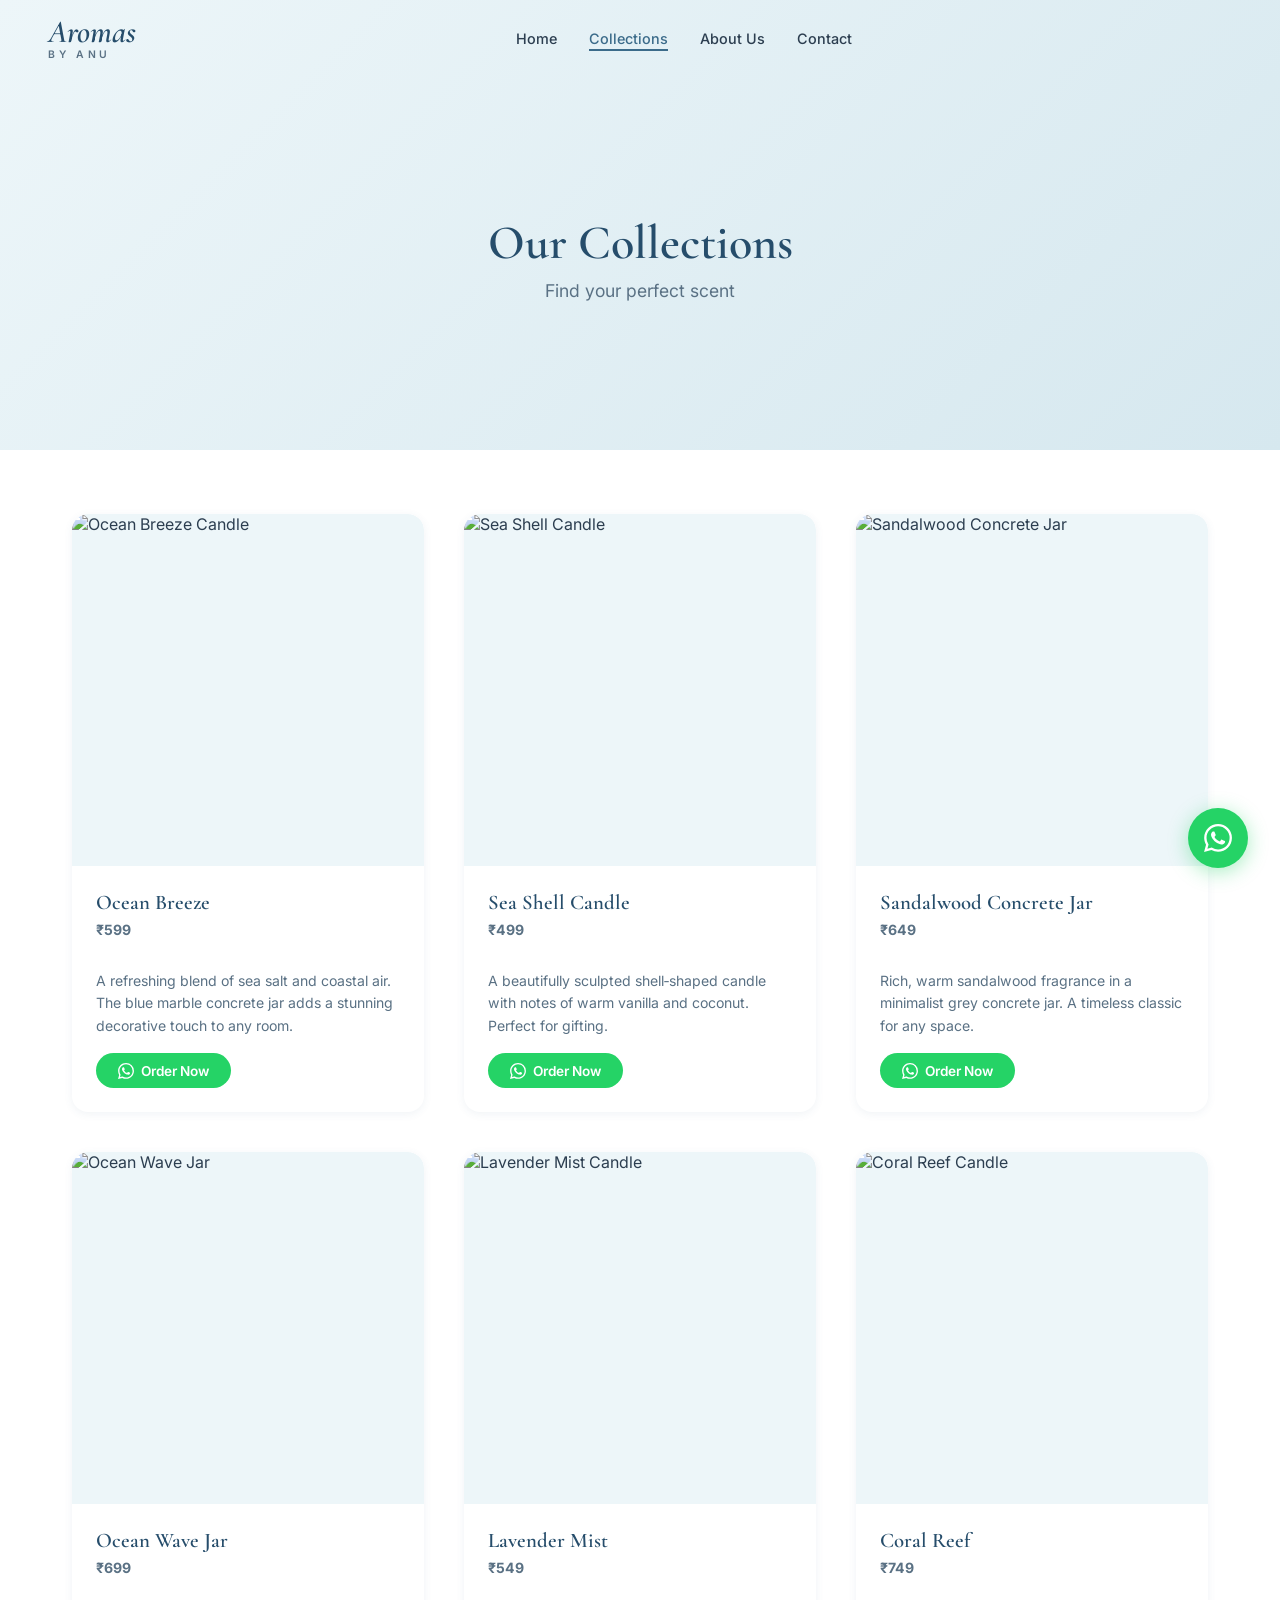
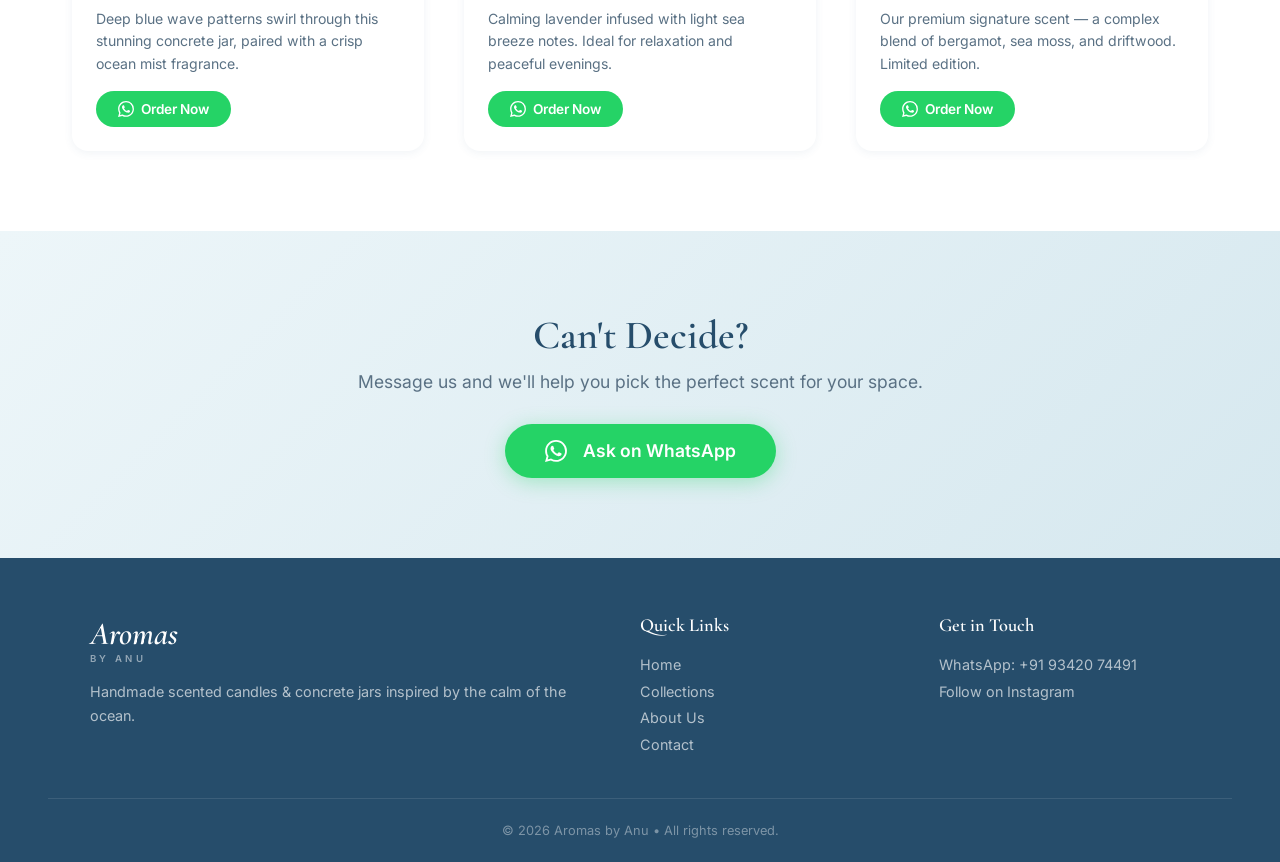
==== collection.html @ ce74790a "Add files via upload" ====
<!DOCTYPE html>
<html lang="en">
<head>
  <meta charset="UTF-8" />
  <meta name="viewport" content="width=device-width, initial-scale=1.0" />
  <title>Collections – Aromas by Anu</title>
  <meta name="description" content="Browse our full collection of handmade ocean-inspired candles. Order via WhatsApp." />
  <link rel="preconnect" href="https://fonts.googleapis.com" />
  <link rel="preconnect" href="https://fonts.gstatic.com" crossorigin />
  <link href="https://fonts.googleapis.com/css2?family=Cormorant+Garamond:ital,wght@0,400;0,600;1,400;1,600&family=Inter:wght@300;400;500;600;700&display=swap" rel="stylesheet" />
  <link rel="stylesheet" href="styles.css" />
</head>
<body>

  <!-- NAVBAR -->
  <header class="navbar" id="navbar">
    <a href="index.html" class="brand">
      <span class="brand-name">Aromas</span>
      <span class="brand-sub">BY ANU</span>
    </a>
    <nav class="nav-links" id="navLinks">
      <a href="index.html">Home</a>
      <a href="collection.html" class="active">Collections</a>
      <a href="about.html">About Us</a>
      <a href="contact.html">Contact</a>
    </nav>
    <div class="nav-icons">
      <button class="hamburger" id="hamburger" aria-label="Menu">
        <span></span><span></span><span></span>
      </button>
    </div>
  </header>

  <!-- PAGE HERO -->
  <section class="page-hero">
    <div class="page-hero-overlay"></div>
    <div class="page-hero-content">
      <h1>Our Collections</h1>
      <p>Find your perfect scent</p>
    </div>
  </section>

  <!-- COLLECTION GRID -->
  <section class="collection-section">
    <div class="collection-grid">

      <!-- Product 1 -->
      <div class="collection-card">
        <div class="product-img-wrap">
          <img src="images/ocean-breeze.png" alt="Ocean Breeze Candle" loading="lazy" />
        </div>
        <div class="collection-card-body">
          <h3>Ocean Breeze</h3>
          <p class="product-price">₹599</p>
          <p>A refreshing blend of sea salt and coastal air. The blue marble concrete jar adds a stunning decorative touch to any room.</p>
          <a href="https://wa.me/919342074491?text=Hi!%20I%27d%20like%20to%20order%20the%20Ocean%20Breeze%20candle%20🌊" target="_blank" rel="noopener" class="btn-order">
            <svg width="16" height="16" viewBox="0 0 24 24" fill="currentColor"><path d="M17.472 14.382c-.297-.149-1.758-.867-2.03-.967-.273-.099-.471-.148-.67.15-.197.297-.767.966-.94 1.164-.173.199-.347.223-.644.075-.297-.15-1.255-.463-2.39-1.475-.883-.788-1.48-1.761-1.653-2.059-.173-.297-.018-.458.13-.606.134-.133.298-.347.446-.52.149-.174.198-.298.298-.497.099-.198.05-.371-.025-.52-.075-.149-.669-1.612-.916-2.207-.242-.579-.487-.5-.669-.51-.173-.008-.371-.01-.57-.01-.198 0-.52.074-.792.372-.272.297-1.04 1.016-1.04 2.479 0 1.462 1.065 2.875 1.213 3.074.149.198 2.096 3.2 5.077 4.487.709.306 1.262.489 1.694.625.712.227 1.36.195 1.871.118.571-.085 1.758-.719 2.006-1.413.248-.694.248-1.289.173-1.413-.074-.124-.272-.198-.57-.347m-5.421 7.403h-.004a9.87 9.87 0 01-5.031-1.378l-.361-.214-3.741.982.998-3.648-.235-.374a9.86 9.86 0 01-1.51-5.26c.001-5.45 4.436-9.884 9.888-9.884 2.64 0 5.122 1.03 6.988 2.898a9.825 9.825 0 012.893 6.994c-.003 5.45-4.437 9.884-9.885 9.884m8.413-18.297A11.815 11.815 0 0012.05 0C5.495 0 .16 5.335.157 11.892c0 2.096.547 4.142 1.588 5.945L.057 24l6.305-1.654a11.882 11.882 0 005.683 1.448h.005c6.554 0 11.89-5.335 11.893-11.893a11.821 11.821 0 00-3.48-8.413z"/></svg>
            Order Now
          </a>
        </div>
      </div>

      <!-- Product 2 -->
      <div class="collection-card">
        <div class="product-img-wrap">
          <img src="images/seashell.png" alt="Sea Shell Candle" loading="lazy" />
        </div>
        <div class="collection-card-body">
          <h3>Sea Shell Candle</h3>
          <p class="product-price">₹499</p>
          <p>A beautifully sculpted shell‑shaped candle with notes of warm vanilla and coconut. Perfect for gifting.</p>
          <a href="https://wa.me/919342074491?text=Hi!%20I%27d%20like%20to%20order%20the%20Sea%20Shell%20Candle%20🐚" target="_blank" rel="noopener" class="btn-order">
            <svg width="16" height="16" viewBox="0 0 24 24" fill="currentColor"><path d="M17.472 14.382c-.297-.149-1.758-.867-2.03-.967-.273-.099-.471-.148-.67.15-.197.297-.767.966-.94 1.164-.173.199-.347.223-.644.075-.297-.15-1.255-.463-2.39-1.475-.883-.788-1.48-1.761-1.653-2.059-.173-.297-.018-.458.13-.606.134-.133.298-.347.446-.52.149-.174.198-.298.298-.497.099-.198.05-.371-.025-.52-.075-.149-.669-1.612-.916-2.207-.242-.579-.487-.5-.669-.51-.173-.008-.371-.01-.57-.01-.198 0-.52.074-.792.372-.272.297-1.04 1.016-1.04 2.479 0 1.462 1.065 2.875 1.213 3.074.149.198 2.096 3.2 5.077 4.487.709.306 1.262.489 1.694.625.712.227 1.36.195 1.871.118.571-.085 1.758-.719 2.006-1.413.248-.694.248-1.289.173-1.413-.074-.124-.272-.198-.57-.347m-5.421 7.403h-.004a9.87 9.87 0 01-5.031-1.378l-.361-.214-3.741.982.998-3.648-.235-.374a9.86 9.86 0 01-1.51-5.26c.001-5.45 4.436-9.884 9.888-9.884 2.64 0 5.122 1.03 6.988 2.898a9.825 9.825 0 012.893 6.994c-.003 5.45-4.437 9.884-9.885 9.884m8.413-18.297A11.815 11.815 0 0012.05 0C5.495 0 .16 5.335.157 11.892c0 2.096.547 4.142 1.588 5.945L.057 24l6.305-1.654a11.882 11.882 0 005.683 1.448h.005c6.554 0 11.89-5.335 11.893-11.893a11.821 11.821 0 00-3.48-8.413z"/></svg>
            Order Now
          </a>
        </div>
      </div>

      <!-- Product 3 -->
      <div class="collection-card">
        <div class="product-img-wrap">
          <img src="images/sandalwood.png" alt="Sandalwood Concrete Jar" loading="lazy" />
        </div>
        <div class="collection-card-body">
          <h3>Sandalwood Concrete Jar</h3>
          <p class="product-price">₹649</p>
          <p>Rich, warm sandalwood fragrance in a minimalist grey concrete jar. A timeless classic for any space.</p>
          <a href="https://wa.me/919342074491?text=Hi!%20I%27d%20like%20to%20order%20the%20Sandalwood%20Concrete%20Jar%20🪵" target="_blank" rel="noopener" class="btn-order">
            <svg width="16" height="16" viewBox="0 0 24 24" fill="currentColor"><path d="M17.472 14.382c-.297-.149-1.758-.867-2.03-.967-.273-.099-.471-.148-.67.15-.197.297-.767.966-.94 1.164-.173.199-.347.223-.644.075-.297-.15-1.255-.463-2.39-1.475-.883-.788-1.48-1.761-1.653-2.059-.173-.297-.018-.458.13-.606.134-.133.298-.347.446-.52.149-.174.198-.298.298-.497.099-.198.05-.371-.025-.52-.075-.149-.669-1.612-.916-2.207-.242-.579-.487-.5-.669-.51-.173-.008-.371-.01-.57-.01-.198 0-.52.074-.792.372-.272.297-1.04 1.016-1.04 2.479 0 1.462 1.065 2.875 1.213 3.074.149.198 2.096 3.2 5.077 4.487.709.306 1.262.489 1.694.625.712.227 1.36.195 1.871.118.571-.085 1.758-.719 2.006-1.413.248-.694.248-1.289.173-1.413-.074-.124-.272-.198-.57-.347m-5.421 7.403h-.004a9.87 9.87 0 01-5.031-1.378l-.361-.214-3.741.982.998-3.648-.235-.374a9.86 9.86 0 01-1.51-5.26c.001-5.45 4.436-9.884 9.888-9.884 2.64 0 5.122 1.03 6.988 2.898a9.825 9.825 0 012.893 6.994c-.003 5.45-4.437 9.884-9.885 9.884m8.413-18.297A11.815 11.815 0 0012.05 0C5.495 0 .16 5.335.157 11.892c0 2.096.547 4.142 1.588 5.945L.057 24l6.305-1.654a11.882 11.882 0 005.683 1.448h.005c6.554 0 11.89-5.335 11.893-11.893a11.821 11.821 0 00-3.48-8.413z"/></svg>
            Order Now
          </a>
        </div>
      </div>

      <!-- Product 4 -->
      <div class="collection-card">
        <div class="product-img-wrap">
          <img src="images/ocean-wave.png" alt="Ocean Wave Jar" loading="lazy" />
        </div>
        <div class="collection-card-body">
          <h3>Ocean Wave Jar</h3>
          <p class="product-price">₹699</p>
          <p>Deep blue wave patterns swirl through this stunning concrete jar, paired with a crisp ocean mist fragrance.</p>
          <a href="https://wa.me/919342074491?text=Hi!%20I%27d%20like%20to%20order%20the%20Ocean%20Wave%20Jar%20🌀" target="_blank" rel="noopener" class="btn-order">
            <svg width="16" height="16" viewBox="0 0 24 24" fill="currentColor"><path d="M17.472 14.382c-.297-.149-1.758-.867-2.03-.967-.273-.099-.471-.148-.67.15-.197.297-.767.966-.94 1.164-.173.199-.347.223-.644.075-.297-.15-1.255-.463-2.39-1.475-.883-.788-1.48-1.761-1.653-2.059-.173-.297-.018-.458.13-.606.134-.133.298-.347.446-.52.149-.174.198-.298.298-.497.099-.198.05-.371-.025-.52-.075-.149-.669-1.612-.916-2.207-.242-.579-.487-.5-.669-.51-.173-.008-.371-.01-.57-.01-.198 0-.52.074-.792.372-.272.297-1.04 1.016-1.04 2.479 0 1.462 1.065 2.875 1.213 3.074.149.198 2.096 3.2 5.077 4.487.709.306 1.262.489 1.694.625.712.227 1.36.195 1.871.118.571-.085 1.758-.719 2.006-1.413.248-.694.248-1.289.173-1.413-.074-.124-.272-.198-.57-.347m-5.421 7.403h-.004a9.87 9.87 0 01-5.031-1.378l-.361-.214-3.741.982.998-3.648-.235-.374a9.86 9.86 0 01-1.51-5.26c.001-5.45 4.436-9.884 9.888-9.884 2.64 0 5.122 1.03 6.988 2.898a9.825 9.825 0 012.893 6.994c-.003 5.45-4.437 9.884-9.885 9.884m8.413-18.297A11.815 11.815 0 0012.05 0C5.495 0 .16 5.335.157 11.892c0 2.096.547 4.142 1.588 5.945L.057 24l6.305-1.654a11.882 11.882 0 005.683 1.448h.005c6.554 0 11.89-5.335 11.893-11.893a11.821 11.821 0 00-3.48-8.413z"/></svg>
            Order Now
          </a>
        </div>
      </div>

      <!-- Product 5 — Lavender Mist -->
      <div class="collection-card">
        <div class="product-img-wrap">
          <img src="images/ocean-breeze.png" alt="Lavender Mist Candle" loading="lazy" />
        </div>
        <div class="collection-card-body">
          <h3>Lavender Mist</h3>
          <p class="product-price">₹549</p>
          <p>Calming lavender infused with light sea breeze notes. Ideal for relaxation and peaceful evenings.</p>
          <a href="https://wa.me/919342074491?text=Hi!%20I%27d%20like%20to%20order%20the%20Lavender%20Mist%20candle%20💜" target="_blank" rel="noopener" class="btn-order">
            <svg width="16" height="16" viewBox="0 0 24 24" fill="currentColor"><path d="M17.472 14.382c-.297-.149-1.758-.867-2.03-.967-.273-.099-.471-.148-.67.15-.197.297-.767.966-.94 1.164-.173.199-.347.223-.644.075-.297-.15-1.255-.463-2.39-1.475-.883-.788-1.48-1.761-1.653-2.059-.173-.297-.018-.458.13-.606.134-.133.298-.347.446-.52.149-.174.198-.298.298-.497.099-.198.05-.371-.025-.52-.075-.149-.669-1.612-.916-2.207-.242-.579-.487-.5-.669-.51-.173-.008-.371-.01-.57-.01-.198 0-.52.074-.792.372-.272.297-1.04 1.016-1.04 2.479 0 1.462 1.065 2.875 1.213 3.074.149.198 2.096 3.2 5.077 4.487.709.306 1.262.489 1.694.625.712.227 1.36.195 1.871.118.571-.085 1.758-.719 2.006-1.413.248-.694.248-1.289.173-1.413-.074-.124-.272-.198-.57-.347m-5.421 7.403h-.004a9.87 9.87 0 01-5.031-1.378l-.361-.214-3.741.982.998-3.648-.235-.374a9.86 9.86 0 01-1.51-5.26c.001-5.45 4.436-9.884 9.888-9.884 2.64 0 5.122 1.03 6.988 2.898a9.825 9.825 0 012.893 6.994c-.003 5.45-4.437 9.884-9.885 9.884m8.413-18.297A11.815 11.815 0 0012.05 0C5.495 0 .16 5.335.157 11.892c0 2.096.547 4.142 1.588 5.945L.057 24l6.305-1.654a11.882 11.882 0 005.683 1.448h.005c6.554 0 11.89-5.335 11.893-11.893a11.821 11.821 0 00-3.48-8.413z"/></svg>
            Order Now
          </a>
        </div>
      </div>

      <!-- Product 6 — Coral Reef -->
      <div class="collection-card">
        <div class="product-img-wrap">
          <img src="images/ocean-wave.png" alt="Coral Reef Candle" loading="lazy" />
        </div>
        <div class="collection-card-body">
          <h3>Coral Reef</h3>
          <p class="product-price">₹749</p>
          <p>Our premium signature scent — a complex blend of bergamot, sea moss, and driftwood. Limited edition.</p>
          <a href="https://wa.me/919342074491?text=Hi!%20I%27d%20like%20to%20order%20the%20Coral%20Reef%20candle%20🪸" target="_blank" rel="noopener" class="btn-order">
            <svg width="16" height="16" viewBox="0 0 24 24" fill="currentColor"><path d="M17.472 14.382c-.297-.149-1.758-.867-2.03-.967-.273-.099-.471-.148-.67.15-.197.297-.767.966-.94 1.164-.173.199-.347.223-.644.075-.297-.15-1.255-.463-2.39-1.475-.883-.788-1.48-1.761-1.653-2.059-.173-.297-.018-.458.13-.606.134-.133.298-.347.446-.52.149-.174.198-.298.298-.497.099-.198.05-.371-.025-.52-.075-.149-.669-1.612-.916-2.207-.242-.579-.487-.5-.669-.51-.173-.008-.371-.01-.57-.01-.198 0-.52.074-.792.372-.272.297-1.04 1.016-1.04 2.479 0 1.462 1.065 2.875 1.213 3.074.149.198 2.096 3.2 5.077 4.487.709.306 1.262.489 1.694.625.712.227 1.36.195 1.871.118.571-.085 1.758-.719 2.006-1.413.248-.694.248-1.289.173-1.413-.074-.124-.272-.198-.57-.347m-5.421 7.403h-.004a9.87 9.87 0 01-5.031-1.378l-.361-.214-3.741.982.998-3.648-.235-.374a9.86 9.86 0 01-1.51-5.26c.001-5.45 4.436-9.884 9.888-9.884 2.64 0 5.122 1.03 6.988 2.898a9.825 9.825 0 012.893 6.994c-.003 5.45-4.437 9.884-9.885 9.884m8.413-18.297A11.815 11.815 0 0012.05 0C5.495 0 .16 5.335.157 11.892c0 2.096.547 4.142 1.588 5.945L.057 24l6.305-1.654a11.882 11.882 0 005.683 1.448h.005c6.554 0 11.89-5.335 11.893-11.893a11.821 11.821 0 00-3.48-8.413z"/></svg>
            Order Now
          </a>
        </div>
      </div>

    </div>
  </section>

  <!-- CTA -->
  <section class="cta-banner">
    <div class="cta-content">
      <h2>Can't Decide?</h2>
      <p>Message us and we'll help you pick the perfect scent for your space.</p>
      <a href="https://wa.me/919342074491?text=Hi%20Anu!%20Can%20you%20help%20me%20pick%20a%20candle?" target="_blank" rel="noopener" class="btn btn-whatsapp">
        <svg width="22" height="22" viewBox="0 0 24 24" fill="currentColor"><path d="M17.472 14.382c-.297-.149-1.758-.867-2.03-.967-.273-.099-.471-.148-.67.15-.197.297-.767.966-.94 1.164-.173.199-.347.223-.644.075-.297-.15-1.255-.463-2.39-1.475-.883-.788-1.48-1.761-1.653-2.059-.173-.297-.018-.458.13-.606.134-.133.298-.347.446-.52.149-.174.198-.298.298-.497.099-.198.05-.371-.025-.52-.075-.149-.669-1.612-.916-2.207-.242-.579-.487-.5-.669-.51-.173-.008-.371-.01-.57-.01-.198 0-.52.074-.792.372-.272.297-1.04 1.016-1.04 2.479 0 1.462 1.065 2.875 1.213 3.074.149.198 2.096 3.2 5.077 4.487.709.306 1.262.489 1.694.625.712.227 1.36.195 1.871.118.571-.085 1.758-.719 2.006-1.413.248-.694.248-1.289.173-1.413-.074-.124-.272-.198-.57-.347m-5.421 7.403h-.004a9.87 9.87 0 01-5.031-1.378l-.361-.214-3.741.982.998-3.648-.235-.374a9.86 9.86 0 01-1.51-5.26c.001-5.45 4.436-9.884 9.888-9.884 2.64 0 5.122 1.03 6.988 2.898a9.825 9.825 0 012.893 6.994c-.003 5.45-4.437 9.884-9.885 9.884m8.413-18.297A11.815 11.815 0 0012.05 0C5.495 0 .16 5.335.157 11.892c0 2.096.547 4.142 1.588 5.945L.057 24l6.305-1.654a11.882 11.882 0 005.683 1.448h.005c6.554 0 11.89-5.335 11.893-11.893a11.821 11.821 0 00-3.48-8.413z"/></svg>
        &nbsp; Ask on WhatsApp
      </a>
    </div>
  </section>

  <!-- FOOTER -->
  <footer class="site-footer">
    <div class="footer-grid">
      <div class="footer-col">
        <span class="footer-brand">Aromas</span>
        <span class="footer-brand-sub">BY ANU</span>
        <p class="footer-about">Handmade scented candles & concrete jars inspired by the calm of the ocean.</p>
      </div>
      <div class="footer-col">
        <h4>Quick Links</h4>
        <a href="index.html">Home</a>
        <a href="collection.html">Collections</a>
        <a href="about.html">About Us</a>
        <a href="contact.html">Contact</a>
      </div>
      <div class="footer-col">
        <h4>Get in Touch</h4>
        <a href="https://wa.me/919342074491" target="_blank" rel="noopener">WhatsApp: +91 93420 74491</a>
        <a href="https://instagram.com/" target="_blank" rel="noopener">Follow on Instagram</a>
      </div>
    </div>
    <div class="footer-bottom">
      <p>© 2026 Aromas by Anu • All rights reserved.</p>
    </div>
  </footer>

  <!-- Floating WhatsApp -->
  <a href="https://wa.me/919342074491?text=Hi%20Anu!" target="_blank" rel="noopener" class="fab-whatsapp" aria-label="WhatsApp">
    <svg width="28" height="28" viewBox="0 0 24 24" fill="#fff"><path d="M17.472 14.382c-.297-.149-1.758-.867-2.03-.967-.273-.099-.471-.148-.67.15-.197.297-.767.966-.94 1.164-.173.199-.347.223-.644.075-.297-.15-1.255-.463-2.39-1.475-.883-.788-1.48-1.761-1.653-2.059-.173-.297-.018-.458.13-.606.134-.133.298-.347.446-.52.149-.174.198-.298.298-.497.099-.198.05-.371-.025-.52-.075-.149-.669-1.612-.916-2.207-.242-.579-.487-.5-.669-.51-.173-.008-.371-.01-.57-.01-.198 0-.52.074-.792.372-.272.297-1.04 1.016-1.04 2.479 0 1.462 1.065 2.875 1.213 3.074.149.198 2.096 3.2 5.077 4.487.709.306 1.262.489 1.694.625.712.227 1.36.195 1.871.118.571-.085 1.758-.719 2.006-1.413.248-.694.248-1.289.173-1.413-.074-.124-.272-.198-.57-.347m-5.421 7.403h-.004a9.87 9.87 0 01-5.031-1.378l-.361-.214-3.741.982.998-3.648-.235-.374a9.86 9.86 0 01-1.51-5.26c.001-5.45 4.436-9.884 9.888-9.884 2.64 0 5.122 1.03 6.988 2.898a9.825 9.825 0 012.893 6.994c-.003 5.45-4.437 9.884-9.885 9.884m8.413-18.297A11.815 11.815 0 0012.05 0C5.495 0 .16 5.335.157 11.892c0 2.096.547 4.142 1.588 5.945L.057 24l6.305-1.654a11.882 11.882 0 005.683 1.448h.005c6.554 0 11.89-5.335 11.893-11.893a11.821 11.821 0 00-3.48-8.413z"/></svg>
  </a>

  <script src="script.js"></script>
</body>
</html>
---- styles.css ----
/* ============================================================
   Aromas by Anu – Ocean Theme Design System
   ============================================================ */

/* ---------- Google Fonts ---------- */
@import url('https://fonts.googleapis.com/css2?family=Cormorant+Garamond:ital,wght@0,400;0,600;1,400;1,600&family=Inter:wght@300;400;500;600;700&display=swap');

/* ---------- Design Tokens ---------- */
:root {
  --color-primary: #3b6b8a;
  --color-primary-dark: #264d6b;
  --color-accent: #83c5be;
  --color-sand: #edf6f9;
  --color-sand-dark: #d6e8ef;
  --color-text: #2c3e50;
  --color-text-light: #5a7184;
  --color-white: #ffffff;
  --color-whatsapp: #25D366;
  --color-whatsapp-hover: #1ebe5d;
  --glass-bg: rgba(255, 255, 255, 0.75);
  --glass-border: rgba(255, 255, 255, 0.4);
  --shadow-sm: 0 2px 8px rgba(59, 107, 138, 0.08);
  --shadow-md: 0 8px 32px rgba(59, 107, 138, 0.12);
  --shadow-lg: 0 16px 48px rgba(59, 107, 138, 0.18);
  --font-heading: 'Cormorant Garamond', Georgia, serif;
  --font-body: 'Inter', -apple-system, sans-serif;
  --radius: 16px;
  --radius-sm: 10px;
  --transition: 0.35s cubic-bezier(0.4, 0, 0.2, 1);
}

/* ---------- Reset ---------- */
*, *::before, *::after {
  margin: 0;
  padding: 0;
  box-sizing: border-box;
}

html {
  scroll-behavior: smooth;
  font-size: 16px;
}

body {
  font-family: var(--font-body);
  color: var(--color-text);
  background: var(--color-white);
  overflow-x: hidden;
  -webkit-font-smoothing: antialiased;
}

img {
  max-width: 100%;
  display: block;
}

a {
  text-decoration: none;
  color: inherit;
}

/* ---------- Utility ---------- */
.section-title {
  font-family: var(--font-heading);
  font-size: 2.4rem;
  font-weight: 600;
  text-align: center;
  color: var(--color-primary-dark);
  margin-bottom: 0.25rem;
}

.section-title.light {
  color: var(--color-white);
}

.section-wave {
  text-align: center;
  margin-bottom: 2.5rem;
}

/* ---------- Buttons ---------- */
.btn {
  display: inline-flex;
  align-items: center;
  justify-content: center;
  gap: 0.5rem;
  padding: 0.9rem 2rem;
  font-family: var(--font-body);
  font-size: 1rem;
  font-weight: 600;
  border: none;
  border-radius: 50px;
  cursor: pointer;
  transition: var(--transition);
  text-decoration: none;
}

.btn-primary {
  background: var(--color-primary);
  color: var(--color-white);
  box-shadow: var(--shadow-sm);
}

.btn-primary:hover {
  background: var(--color-primary-dark);
  transform: translateY(-2px);
  box-shadow: var(--shadow-md);
}

.btn-whatsapp {
  background: var(--color-whatsapp);
  color: var(--color-white);
  font-size: 1.1rem;
  padding: 1rem 2.5rem;
  box-shadow: 0 4px 20px rgba(37, 211, 102, 0.35);
}

.btn-whatsapp:hover {
  background: var(--color-whatsapp-hover);
  transform: translateY(-3px) scale(1.02);
  box-shadow: 0 8px 30px rgba(37, 211, 102, 0.45);
}

/* ============================================================
   NAVBAR
   ============================================================ */
.navbar {
  position: fixed;
  top: 0;
  left: 0;
  width: 100%;
  z-index: 1000;
  display: flex;
  align-items: center;
  justify-content: space-between;
  padding: 1rem 3rem;
  transition: background 0.4s ease, box-shadow 0.4s ease;
}

.navbar.scrolled {
  background: rgba(255, 255, 255, 0.92);
  backdrop-filter: blur(12px);
  box-shadow: var(--shadow-sm);
}

.brand {
  display: flex;
  flex-direction: column;
  line-height: 1;
}

.brand-name {
  font-family: var(--font-heading);
  font-size: 2rem;
  font-style: italic;
  font-weight: 600;
  color: var(--color-primary-dark);
}

.brand-sub {
  font-family: var(--font-body);
  font-size: 0.65rem;
  letter-spacing: 0.35em;
  font-weight: 600;
  color: var(--color-text-light);
  margin-top: 2px;
}

.nav-links {
  display: flex;
  gap: 2rem;
}

.nav-links a {
  font-size: 0.9rem;
  font-weight: 500;
  color: var(--color-text);
  position: relative;
  transition: color var(--transition);
}

.nav-links a::after {
  content: '';
  position: absolute;
  bottom: -4px;
  left: 0;
  width: 0;
  height: 2px;
  background: var(--color-primary);
  transition: width var(--transition);
}

.nav-links a:hover,
.nav-links a.active {
  color: var(--color-primary);
}

.nav-links a:hover::after,
.nav-links a.active::after {
  width: 100%;
}

.nav-icons {
  display: flex;
  align-items: center;
  gap: 1rem;
}

.nav-icon {
  color: var(--color-text);
  transition: color var(--transition);
}

.nav-icon:hover {
  color: var(--color-whatsapp);
}

/* Hamburger */
.hamburger {
  display: none;
  flex-direction: column;
  gap: 5px;
  background: none;
  border: none;
  cursor: pointer;
  padding: 4px;
}

.hamburger span {
  display: block;
  width: 24px;
  height: 2px;
  background: var(--color-text);
  border-radius: 2px;
  transition: var(--transition);
}

/* ============================================================
   HERO
   ============================================================ */
.hero {
  position: relative;
  width: 100%;
  min-height: 100vh;
  display: flex;
  align-items: center;
  overflow: hidden;
}

.hero-bg {
  position: absolute;
  inset: 0;
  z-index: 0;
}

.hero-bg-img {
  width: 100%;
  height: 100%;
  object-fit: cover;
  object-position: center;
}

.hero-overlay {
  position: absolute;
  inset: 0;
  background: linear-gradient(
    135deg,
    rgba(237, 246, 249, 0.75) 0%,
    rgba(237, 246, 249, 0.4) 50%,
    rgba(255, 255, 255, 0.1) 100%
  );
}

.hero-content {
  position: relative;
  z-index: 2;
  padding: 6rem 3rem 4rem 5rem;
  max-width: 600px;
  animation: heroFadeIn 1.2s ease-out;
}

.hero-title {
  display: flex;
  flex-direction: column;
  margin-bottom: 1.25rem;
}

.hero-script {
  font-family: var(--font-heading);
  font-style: italic;
  font-weight: 400;
  font-size: 3.8rem;
  color: var(--color-primary);
  line-height: 1.1;
}

.hero-bold {
  font-family: var(--font-heading);
  font-weight: 600;
  font-size: 3rem;
  color: var(--color-primary-dark);
  line-height: 1.2;
}

.hero-subtitle {
  font-size: 1.05rem;
  color: var(--color-text-light);
  line-height: 1.7;
  margin-bottom: 2rem;
}

/* Wave Divider */
.wave-divider {
  position: absolute;
  bottom: 0;
  left: 0;
  width: 100%;
  line-height: 0;
  z-index: 3;
}

.wave-divider svg {
  width: 100%;
  height: 80px;
}

/* ============================================================
   FEATURES
   ============================================================ */
.features {
  padding: 5rem 2rem 4rem;
  background: var(--color-white);
}

.features-grid {
  display: grid;
  grid-template-columns: repeat(4, 1fr);
  gap: 2rem;
  max-width: 1100px;
  margin: 0 auto;
}

.feature-card {
  text-align: center;
  padding: 2rem 1.5rem;
  border-radius: var(--radius);
  transition: var(--transition);
  opacity: 0;
  transform: translateY(30px);
}

.feature-card.visible {
  opacity: 1;
  transform: translateY(0);
}

.feature-card:hover {
  background: var(--color-sand);
  box-shadow: var(--shadow-sm);
  transform: translateY(-4px);
}

.feature-icon {
  margin-bottom: 1rem;
  display: flex;
  justify-content: center;
}

.feature-icon svg:first-child {
  display: none;
}

.feature-card h3 {
  font-family: var(--font-heading);
  font-size: 1.3rem;
  font-weight: 600;
  color: var(--color-primary-dark);
  margin-bottom: 0.5rem;
}

.feature-card p {
  font-size: 0.9rem;
  color: var(--color-text-light);
  line-height: 1.5;
}

/* ============================================================
   BESTSELLERS
   ============================================================ */
.bestsellers {
  padding: 4rem 2rem 5rem;
  background: var(--color-white);
}

.products-grid {
  display: grid;
  grid-template-columns: repeat(4, 1fr);
  gap: 2rem;
  max-width: 1100px;
  margin: 0 auto;
}

.product-card {
  background: var(--color-white);
  border-radius: var(--radius);
  overflow: hidden;
  box-shadow: var(--shadow-sm);
  transition: var(--transition);
  text-align: center;
  display: block;
  opacity: 0;
  transform: translateY(30px);
}

.product-card.visible {
  opacity: 1;
  transform: translateY(0);
}

.product-card:hover {
  transform: translateY(-8px);
  box-shadow: var(--shadow-lg);
}

.product-img-wrap {
  width: 100%;
  aspect-ratio: 1;
  overflow: hidden;
  background: var(--color-sand);
  border-radius: var(--radius) var(--radius) 0 0;
}

.product-img-wrap img {
  width: 100%;
  height: 100%;
  object-fit: cover;
  transition: transform 0.5s ease;
}

.product-card:hover .product-img-wrap img {
  transform: scale(1.08);
}

.product-card h3 {
  font-family: var(--font-heading);
  font-size: 1.15rem;
  font-weight: 600;
  color: var(--color-primary-dark);
  padding: 1rem 0.75rem 0.25rem;
}

.product-price {
  font-size: 1rem;
  font-weight: 700;
  color: var(--color-primary);
  padding-bottom: 1.25rem;
}

/* ============================================================
   WHY CHOOSE US
   ============================================================ */
.why-us {
  position: relative;
  background: linear-gradient(135deg, var(--color-primary) 0%, var(--color-primary-dark) 100%);
  padding: 0;
}

.wave-top svg,
.wave-bottom svg {
  width: 100%;
  height: 80px;
}

.wave-top {
  position: relative;
  line-height: 0;
}

.wave-bottom {
  position: relative;
  line-height: 0;
}

.why-us-inner {
  padding: 2rem 2rem 3rem;
}

.light-wave svg path {
  stroke: rgba(255, 255, 255, 0.5);
}

.why-grid {
  display: grid;
  grid-template-columns: repeat(3, 1fr);
  gap: 2rem;
  max-width: 1000px;
  margin: 0 auto;
}

.why-card {
  background: rgba(255, 255, 255, 0.1);
  backdrop-filter: blur(8px);
  border: 1px solid rgba(255, 255, 255, 0.15);
  border-radius: var(--radius);
  padding: 2rem;
  text-align: center;
  transition: var(--transition);
}

.why-card:hover {
  background: rgba(255, 255, 255, 0.18);
  transform: translateY(-4px);
}

.why-number {
  font-family: var(--font-heading);
  font-size: 2.5rem;
  font-weight: 600;
  color: rgba(255, 255, 255, 0.25);
  margin-bottom: 0.5rem;
}

.why-card h3 {
  font-family: var(--font-heading);
  font-size: 1.2rem;
  font-weight: 600;
  color: var(--color-white);
  margin-bottom: 0.75rem;
}

.why-card p {
  font-size: 0.9rem;
  color: rgba(255, 255, 255, 0.8);
  line-height: 1.6;
}

/* ============================================================
   TESTIMONIALS
   ============================================================ */
.testimonials {
  padding: 4rem 2rem 5rem;
  background: var(--color-white);
}

.testimonials-grid {
  display: grid;
  grid-template-columns: repeat(3, 1fr);
  gap: 2rem;
  max-width: 1050px;
  margin: 0 auto;
}

.testimonial-card {
  background: var(--color-sand);
  border-radius: var(--radius);
  padding: 2rem;
  text-align: center;
  transition: var(--transition);
  opacity: 0;
  transform: translateY(30px);
}

.testimonial-card.visible {
  opacity: 1;
  transform: translateY(0);
}

.testimonial-card:hover {
  box-shadow: var(--shadow-md);
  transform: translateY(-4px);
}

.stars {
  color: #f0a500;
  font-size: 1.2rem;
  margin-bottom: 1rem;
  letter-spacing: 2px;
}

.testimonial-card p {
  font-size: 0.95rem;
  color: var(--color-text-light);
  line-height: 1.7;
  font-style: italic;
  margin-bottom: 1rem;
}

.reviewer {
  font-weight: 600;
  color: var(--color-primary-dark);
  font-size: 0.9rem;
}

/* ============================================================
   HOME CONTACT (Send a Message)
   ============================================================ */
.home-contact {
  padding: 4rem 2rem 5rem;
  background: var(--color-sand);
}

.home-contact-inner {
  max-width: 520px;
  margin: 0 auto;
}

.home-contact-card {
  background: var(--color-white);
  border-radius: var(--radius);
  padding: 2.5rem 2rem;
  box-shadow: var(--shadow-md);
  border: 1px solid var(--glass-border);
}

.home-contact-header {
  text-align: center;
  margin-bottom: 2rem;
}

.home-contact-header .section-title {
  margin-bottom: 0.5rem;
}

.home-contact-subtitle {
  font-size: 1rem;
  color: var(--color-text-light);
  line-height: 1.6;
}

.home-contact-form .form-group {
  margin-bottom: 1.25rem;
}

.home-contact-form .form-group label {
  display: block;
  font-size: 0.85rem;
  font-weight: 600;
  color: var(--color-text);
  margin-bottom: 0.4rem;
}

.home-contact-form .form-group input,
.home-contact-form .form-group textarea {
  width: 100%;
  padding: 0.75rem 1rem;
  border: 1px solid var(--color-sand-dark);
  border-radius: var(--radius-sm);
  font-family: var(--font-body);
  font-size: 0.95rem;
  background: var(--color-white);
  transition: border var(--transition);
  outline: none;
}

.home-contact-form .form-group input:focus,
.home-contact-form .form-group textarea:focus {
  border-color: var(--color-primary);
}

.home-contact-form .form-group textarea {
  resize: vertical;
  min-height: 120px;
}

.btn-send-wa {
  display: inline-flex;
  align-items: center;
  justify-content: center;
  gap: 0.5rem;
  background: var(--color-primary);
  color: var(--color-white);
  font-size: 1rem;
  font-weight: 600;
  padding: 0.85rem 2.2rem;
  border: none;
  border-radius: 50px;
  cursor: pointer;
  transition: var(--transition);
  margin-top: 0.5rem;
}

.btn-send-wa:hover {
  background: var(--color-primary-dark);
  transform: translateY(-2px);
  box-shadow: var(--shadow-md);
}

.btn-send-wa svg {
  flex-shrink: 0;
}

/* ============================================================
   CTA BANNER
   ============================================================ */
.cta-banner {
  background: linear-gradient(135deg, var(--color-sand) 0%, var(--color-sand-dark) 100%);
  padding: 5rem 2rem;
  text-align: center;
}

.cta-content h2 {
  font-family: var(--font-heading);
  font-size: 2.5rem;
  font-weight: 600;
  color: var(--color-primary-dark);
  margin-bottom: 0.75rem;
}

.cta-content p {
  font-size: 1.1rem;
  color: var(--color-text-light);
  margin-bottom: 2rem;
}

/* ============================================================
   FOOTER
   ============================================================ */
.site-footer {
  background: var(--color-primary-dark);
  color: rgba(255, 255, 255, 0.85);
  padding: 3.5rem 3rem 1.5rem;
}

.footer-grid {
  display: grid;
  grid-template-columns: 2fr 1fr 1fr;
  gap: 3rem;
  max-width: 1100px;
  margin: 0 auto 2.5rem;
}

.footer-brand {
  font-family: var(--font-heading);
  font-size: 2rem;
  font-style: italic;
  font-weight: 600;
  color: var(--color-white);
  display: block;
}

.footer-brand-sub {
  font-size: 0.6rem;
  letter-spacing: 0.35em;
  font-weight: 600;
  color: rgba(255, 255, 255, 0.5);
  display: block;
  margin-bottom: 1rem;
}

.footer-about {
  font-size: 0.9rem;
  line-height: 1.7;
  color: rgba(255, 255, 255, 0.65);
}

.footer-col h4 {
  font-family: var(--font-heading);
  font-size: 1.15rem;
  font-weight: 600;
  color: var(--color-white);
  margin-bottom: 1rem;
}

.footer-col a {
  display: block;
  font-size: 0.9rem;
  color: rgba(255, 255, 255, 0.65);
  padding: 0.3rem 0;
  transition: color var(--transition);
}

.footer-col a:hover {
  color: var(--color-accent);
}

.footer-bottom {
  border-top: 1px solid rgba(255, 255, 255, 0.1);
  padding-top: 1.5rem;
  text-align: center;
  font-size: 0.8rem;
  color: rgba(255, 255, 255, 0.4);
}

/* ============================================================
   FLOATING WHATSAPP
   ============================================================ */
.fab-whatsapp {
  position: fixed;
  bottom: 2rem;
  right: 2rem;
  width: 60px;
  height: 60px;
  border-radius: 50%;
  background: var(--color-whatsapp);
  display: flex;
  align-items: center;
  justify-content: center;
  box-shadow: 0 4px 20px rgba(37, 211, 102, 0.4);
  z-index: 999;
  transition: var(--transition);
  animation: fabPulse 2s infinite;
}

.fab-whatsapp:hover {
  transform: scale(1.1);
  box-shadow: 0 6px 28px rgba(37, 211, 102, 0.55);
}

@keyframes fabPulse {
  0%, 100% { box-shadow: 0 4px 20px rgba(37, 211, 102, 0.4); }
  50% { box-shadow: 0 4px 30px rgba(37, 211, 102, 0.7); }
}

/* ============================================================
   ANIMATIONS
   ============================================================ */
@keyframes heroFadeIn {
  from {
    opacity: 0;
    transform: translateY(40px);
  }
  to {
    opacity: 1;
    transform: translateY(0);
  }
}

/* ============================================================
   PAGE-LEVEL STYLES (About, Collection, Contact)
   ============================================================ */
.page-hero {
  position: relative;
  min-height: 50vh;
  display: flex;
  align-items: center;
  justify-content: center;
  text-align: center;
  overflow: hidden;
  background: linear-gradient(135deg, var(--color-sand) 0%, var(--color-sand-dark) 100%);
}

.page-hero-overlay {
  position: absolute;
  inset: 0;
  background: url('images/hero-bg.png') center / cover no-repeat;
  opacity: 0.25;
}

.page-hero-content {
  position: relative;
  z-index: 2;
  padding: 8rem 2rem 4rem;
}

.page-hero-content h1 {
  font-family: var(--font-heading);
  font-size: 3rem;
  font-weight: 600;
  color: var(--color-primary-dark);
  margin-bottom: 0.5rem;
}

.page-hero-content p {
  font-size: 1.1rem;
  color: var(--color-text-light);
}

/* About Page */
.about-section {
  padding: 5rem 2rem;
  max-width: 900px;
  margin: 0 auto;
}

.about-section h2 {
  font-family: var(--font-heading);
  font-size: 2rem;
  font-weight: 600;
  color: var(--color-primary-dark);
  margin-bottom: 1rem;
}

.about-section p {
  font-size: 1rem;
  color: var(--color-text-light);
  line-height: 1.8;
  margin-bottom: 1.5rem;
}

.about-values {
  display: grid;
  grid-template-columns: repeat(3, 1fr);
  gap: 2rem;
  margin-top: 3rem;
}

.about-value-card {
  background: var(--color-sand);
  border-radius: var(--radius);
  padding: 2rem;
  text-align: center;
  transition: var(--transition);
}

.about-value-card:hover {
  box-shadow: var(--shadow-md);
  transform: translateY(-4px);
}

.about-value-card h3 {
  font-family: var(--font-heading);
  font-size: 1.2rem;
  font-weight: 600;
  color: var(--color-primary-dark);
  margin-bottom: 0.5rem;
}

.about-value-card p {
  font-size: 0.9rem;
  color: var(--color-text-light);
  margin-bottom: 0;
}

/* Collection Page */
.collection-section {
  padding: 4rem 2rem 5rem;
  max-width: 1200px;
  margin: 0 auto;
}

.collection-grid {
  display: grid;
  grid-template-columns: repeat(3, 1fr);
  gap: 2.5rem;
}

.collection-card {
  background: var(--color-white);
  border-radius: var(--radius);
  overflow: hidden;
  box-shadow: var(--shadow-sm);
  transition: var(--transition);
  display: block;
}

.collection-card:hover {
  transform: translateY(-8px);
  box-shadow: var(--shadow-lg);
}

.collection-card .product-img-wrap {
  border-radius: var(--radius) var(--radius) 0 0;
}

.collection-card-body {
  padding: 1.5rem;
}

.collection-card-body h3 {
  font-family: var(--font-heading);
  font-size: 1.3rem;
  font-weight: 600;
  color: var(--color-primary-dark);
  margin-bottom: 0.25rem;
}

.collection-card-body .product-price {
  margin-bottom: 0.5rem;
}

.collection-card-body p {
  font-size: 0.88rem;
  color: var(--color-text-light);
  line-height: 1.6;
  margin-bottom: 1rem;
}

.btn-order {
  display: inline-flex;
  align-items: center;
  gap: 0.4rem;
  background: var(--color-whatsapp);
  color: var(--color-white);
  font-size: 0.85rem;
  font-weight: 600;
  padding: 0.6rem 1.4rem;
  border-radius: 50px;
  transition: var(--transition);
}

.btn-order:hover {
  background: var(--color-whatsapp-hover);
  transform: translateY(-2px);
}

/* Contact Page */
.contact-section {
  padding: 4rem 2rem 5rem;
  max-width: 900px;
  margin: 0 auto;
}

.contact-grid {
  display: grid;
  grid-template-columns: 1fr 1fr;
  gap: 3rem;
  margin-top: 2rem;
}

.contact-info h3 {
  font-family: var(--font-heading);
  font-size: 1.4rem;
  font-weight: 600;
  color: var(--color-primary-dark);
  margin-bottom: 1rem;
}

.contact-info p {
  font-size: 0.95rem;
  color: var(--color-text-light);
  line-height: 1.8;
  margin-bottom: 1.5rem;
}

.contact-item {
  display: flex;
  align-items: center;
  gap: 0.75rem;
  margin-bottom: 1.25rem;
  font-size: 0.95rem;
  color: var(--color-text);
}

.contact-item svg {
  flex-shrink: 0;
}

.contact-form {
  background: var(--color-sand);
  border-radius: var(--radius);
  padding: 2rem;
}

.contact-form h3 {
  font-family: var(--font-heading);
  font-size: 1.4rem;
  font-weight: 600;
  color: var(--color-primary-dark);
  margin-bottom: 1.5rem;
}

.form-group {
  margin-bottom: 1.25rem;
}

.form-group label {
  display: block;
  font-size: 0.85rem;
  font-weight: 600;
  color: var(--color-text);
  margin-bottom: 0.4rem;
}

.form-group input,
.form-group textarea {
  width: 100%;
  padding: 0.75rem 1rem;
  border: 1px solid var(--color-sand-dark);
  border-radius: var(--radius-sm);
  font-family: var(--font-body);
  font-size: 0.95rem;
  background: var(--color-white);
  transition: border var(--transition);
  outline: none;
}

.form-group input:focus,
.form-group textarea:focus {
  border-color: var(--color-primary);
}

.form-group textarea {
  resize: vertical;
  min-height: 120px;
}

.btn-submit {
  background: var(--color-primary);
  color: var(--color-white);
  font-size: 1rem;
  font-weight: 600;
  padding: 0.8rem 2.5rem;
  border: none;
  border-radius: 50px;
  cursor: pointer;
  transition: var(--transition);
}

.btn-submit:hover {
  background: var(--color-primary-dark);
  transform: translateY(-2px);
  box-shadow: var(--shadow-md);
}

/* ============================================================
   RESPONSIVE
   ============================================================ */
@media (max-width: 1024px) {
  .features-grid { grid-template-columns: repeat(2, 1fr); }
  .products-grid { grid-template-columns: repeat(2, 1fr); }
  .why-grid { grid-template-columns: 1fr; max-width: 500px; }
  .testimonials-grid { grid-template-columns: 1fr; max-width: 500px; }
  .footer-grid { grid-template-columns: 1fr; text-align: center; }
  .collection-grid { grid-template-columns: repeat(2, 1fr); }
}

@media (max-width: 768px) {
  .navbar { padding: 0.75rem 1.5rem; }

  .nav-links {
    position: fixed;
    top: 0;
    right: -100%;
    width: 70%;
    height: 100vh;
    background: var(--color-white);
    flex-direction: column;
    align-items: center;
    justify-content: center;
    gap: 2rem;
    transition: right 0.4s ease;
    box-shadow: var(--shadow-lg);
  }

  .nav-links.open {
    right: 0;
  }

  .hamburger {
    display: flex;
    z-index: 1001;
  }

  .hamburger.active span:nth-child(1) {
    transform: rotate(45deg) translate(5px, 5px);
  }

  .hamburger.active span:nth-child(2) {
    opacity: 0;
  }

  .hamburger.active span:nth-child(3) {
    transform: rotate(-45deg) translate(5px, -5px);
  }

  .hero-content {
    padding: 7rem 1.5rem 4rem;
  }

  .hero-script {
    font-size: 2.6rem;
  }

  .hero-bold {
    font-size: 2rem;
  }

  .features-grid { grid-template-columns: repeat(2, 1fr); gap: 1rem; }
  .products-grid { grid-template-columns: 1fr 1fr; gap: 1rem; }
  .section-title { font-size: 1.8rem; }
  .about-values { grid-template-columns: 1fr; }
  .collection-grid { grid-template-columns: 1fr; }
  .contact-grid { grid-template-columns: 1fr; }
  
  .page-hero-content { padding: 6rem 1.5rem 3rem; }
  .page-hero-content h1 { font-size: 2.2rem; }
  .about-section { padding: 3rem 1.5rem; }
  .collection-section { padding: 3rem 1.5rem; }
  .contact-section { padding: 3rem 1.5rem; }
  
  .why-us-inner { padding: 2rem 1.5rem; }
  .testimonials { padding: 3rem 1.5rem; }
  .cta-banner { padding: 3rem 1.5rem; }
  .home-contact { padding: 3rem 1.5rem; }
  .home-contact-card { padding: 2rem 1.5rem; }
  .site-footer { padding: 2.5rem 1.5rem 1rem; }
}

@media (max-width: 480px) {
  .hero-script { font-size: 2.2rem; }
  .hero-bold { font-size: 1.6rem; }
  .features-grid { grid-template-columns: 1fr; }
  .products-grid { grid-template-columns: 1fr; max-width: 320px; margin: 0 auto; }
  .cta-content h2 { font-size: 1.8rem; }
}
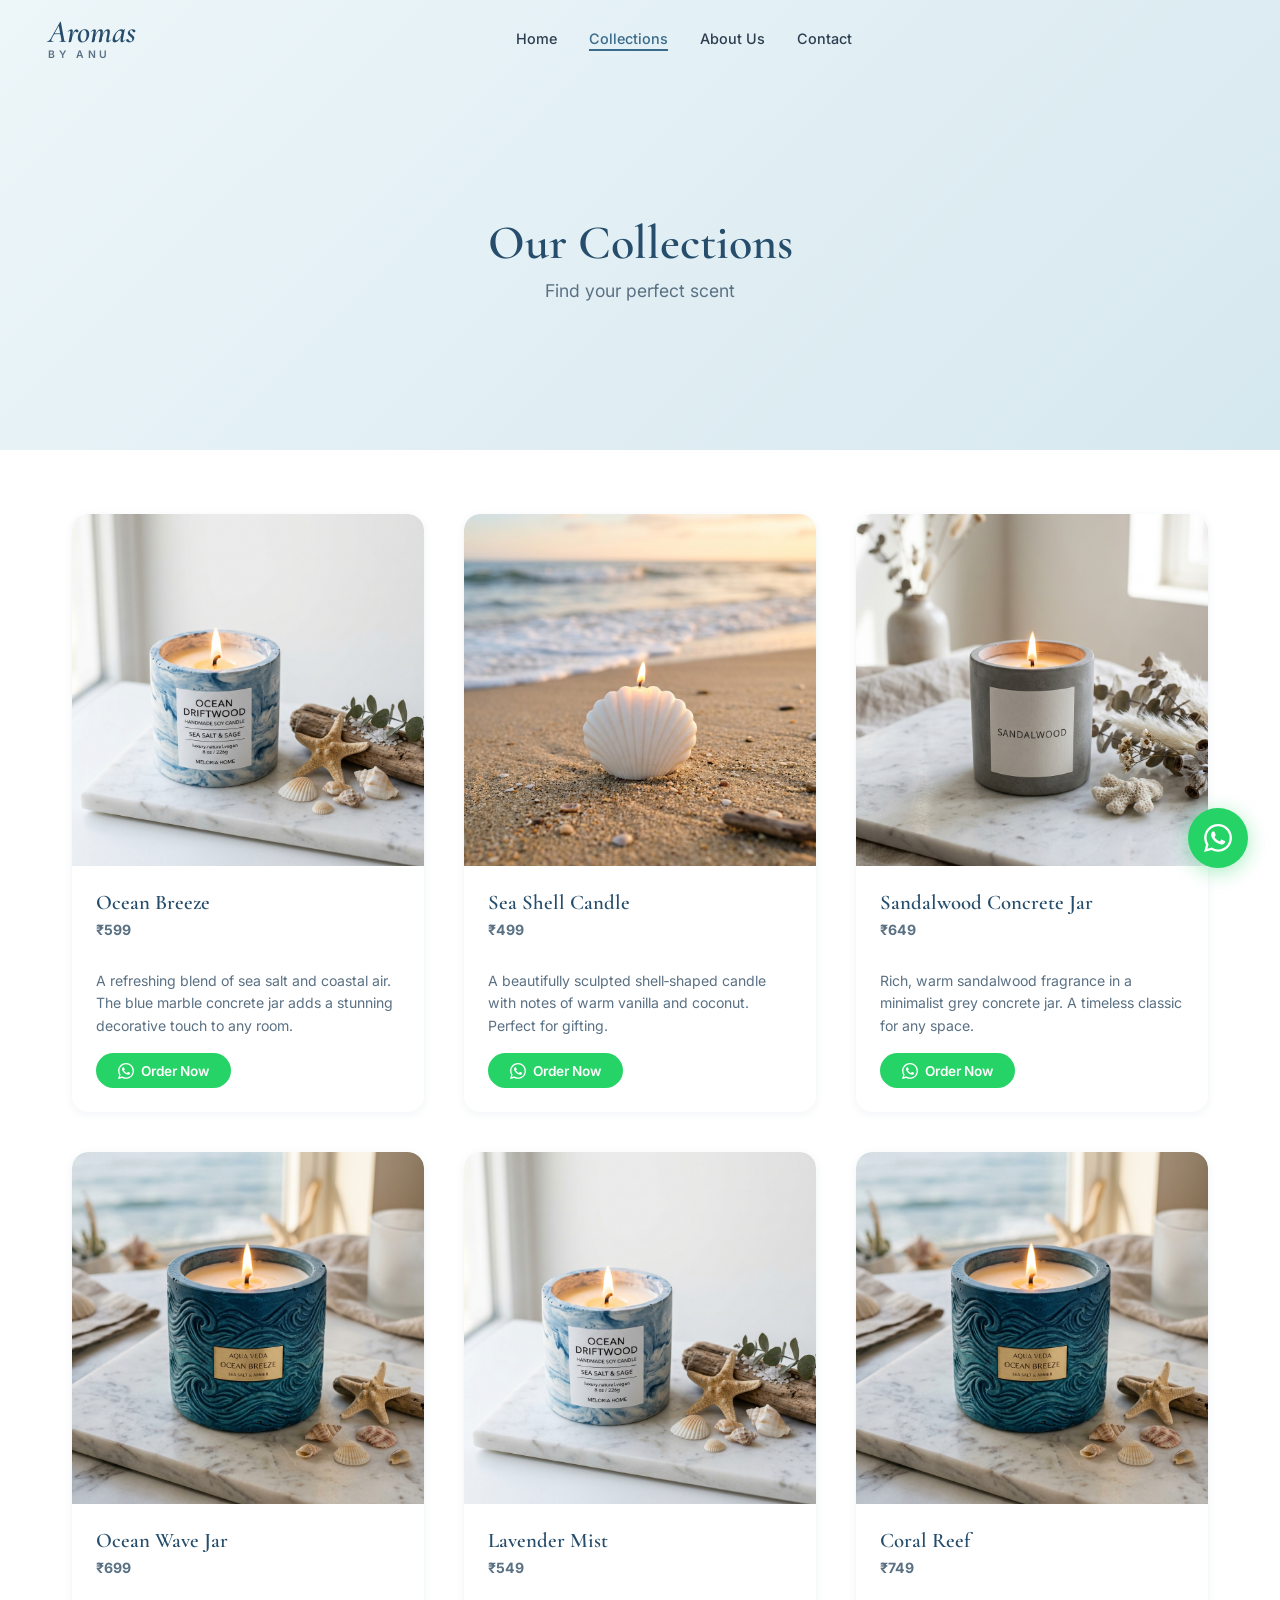
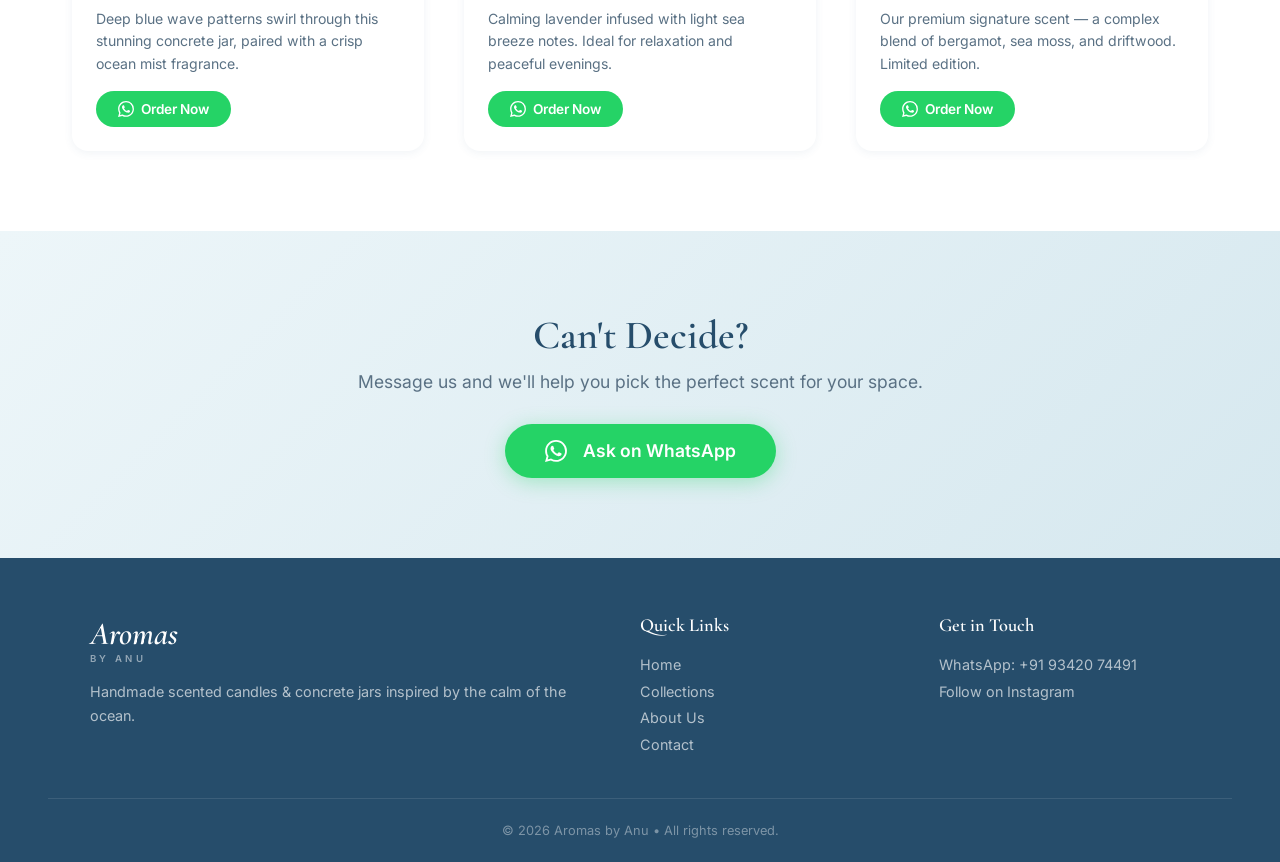
==== commit 317c5c17: "Remove 'images/' prefix from product image paths" ====
--- a/collection.html
+++ b/collection.html
@@ -47,7 +47,7 @@
       <!-- Product 1 -->
       <div class="collection-card">
         <div class="product-img-wrap">
-          <img src="images/ocean-breeze.png" alt="Ocean Breeze Candle" loading="lazy" />
+          <img src="ocean-breeze.png" alt="Ocean Breeze Candle" loading="lazy" />
         </div>
         <div class="collection-card-body">
           <h3>Ocean Breeze</h3>
@@ -63,7 +63,7 @@
       <!-- Product 2 -->
       <div class="collection-card">
         <div class="product-img-wrap">
-          <img src="images/seashell.png" alt="Sea Shell Candle" loading="lazy" />
+          <img src="seashell.png" alt="Sea Shell Candle" loading="lazy" />
         </div>
         <div class="collection-card-body">
           <h3>Sea Shell Candle</h3>
@@ -79,7 +79,7 @@
       <!-- Product 3 -->
       <div class="collection-card">
         <div class="product-img-wrap">
-          <img src="images/sandalwood.png" alt="Sandalwood Concrete Jar" loading="lazy" />
+          <img src="sandalwood.png" alt="Sandalwood Concrete Jar" loading="lazy" />
         </div>
         <div class="collection-card-body">
           <h3>Sandalwood Concrete Jar</h3>
@@ -95,7 +95,7 @@
       <!-- Product 4 -->
       <div class="collection-card">
         <div class="product-img-wrap">
-          <img src="images/ocean-wave.png" alt="Ocean Wave Jar" loading="lazy" />
+          <img src="ocean-wave.png" alt="Ocean Wave Jar" loading="lazy" />
         </div>
         <div class="collection-card-body">
           <h3>Ocean Wave Jar</h3>
@@ -111,7 +111,7 @@
       <!-- Product 5 — Lavender Mist -->
       <div class="collection-card">
         <div class="product-img-wrap">
-          <img src="images/ocean-breeze.png" alt="Lavender Mist Candle" loading="lazy" />
+          <img src="ocean-breeze.png" alt="Lavender Mist Candle" loading="lazy" />
         </div>
         <div class="collection-card-body">
           <h3>Lavender Mist</h3>
@@ -127,7 +127,7 @@
       <!-- Product 6 — Coral Reef -->
       <div class="collection-card">
         <div class="product-img-wrap">
-          <img src="images/ocean-wave.png" alt="Coral Reef Candle" loading="lazy" />
+          <img src="ocean-wave.png" alt="Coral Reef Candle" loading="lazy" />
         </div>
         <div class="collection-card-body">
           <h3>Coral Reef</h3>
